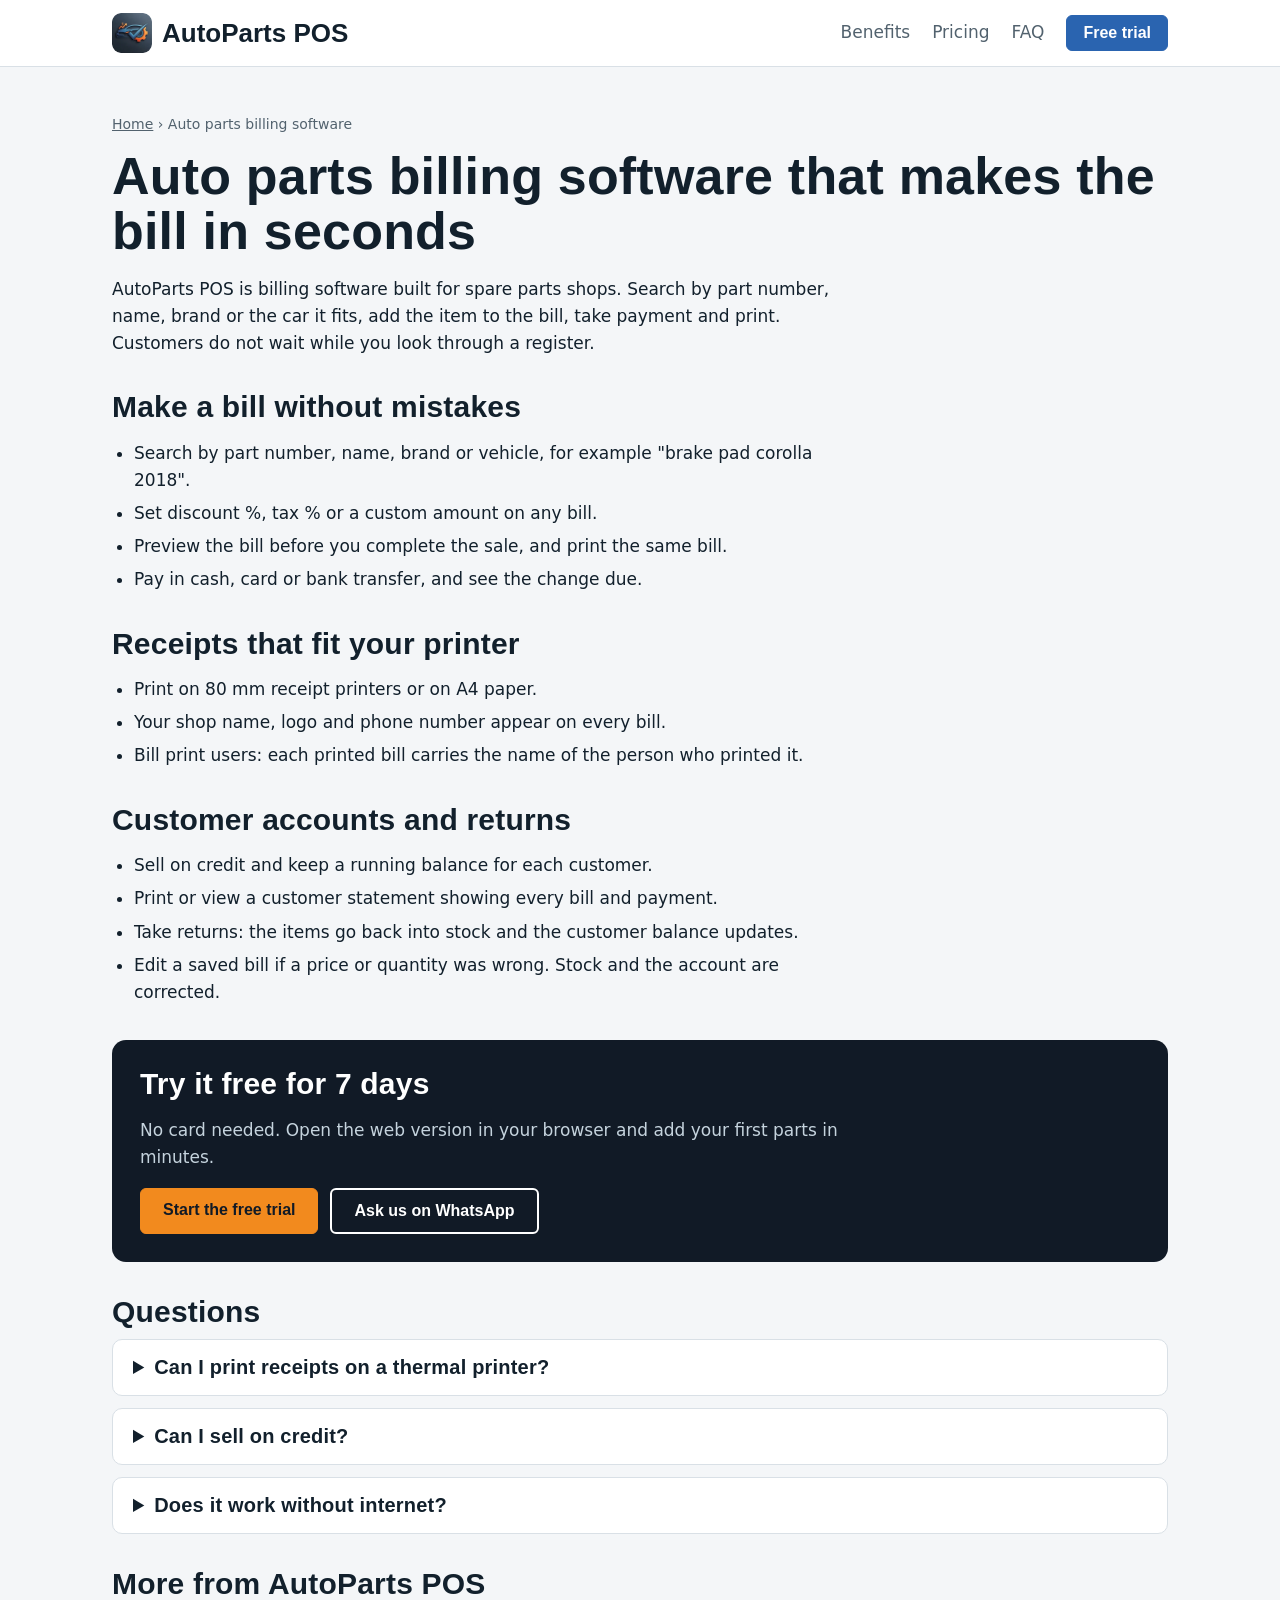
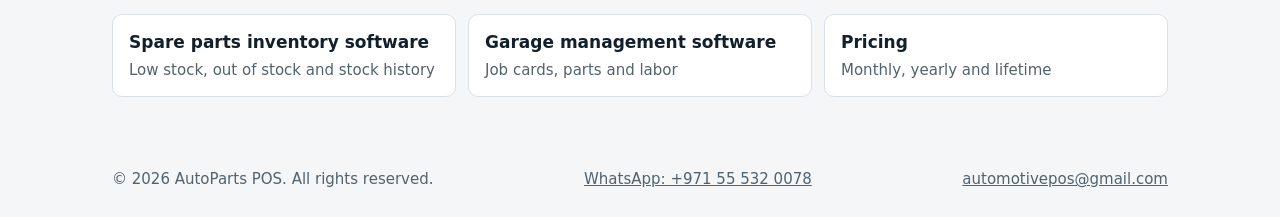
==== auto-parts-billing-software/index.html @ 61af99e7 "Add files via upload" ====
<!doctype html>
<html lang="en"><head><meta charset="utf-8"><meta name="viewport" content="width=device-width, initial-scale=1, viewport-fit=cover">
<title>Auto Parts Billing Software | Fast Bills and Receipts | AutoParts POS</title>
<meta name="description" content="Billing software for auto parts shops. Find parts by number or car model, print 80 mm receipts or A4 bills, handle credit customers and returns. Free 7-day trial.">
<meta name="robots" content="index, follow, max-image-preview:large">
<meta name="theme-color" content="#111a26">
<link rel="canonical" href="https://automotivepos.online/auto-parts-billing-software/">
<link rel="icon" href="/favicon.ico" sizes="any"><link rel="icon" type="image/png" href="/favicon.png"><link rel="apple-touch-icon" href="/apple-touch-icon.png">
<meta property="og:type" content="website"><meta property="og:site_name" content="AutoParts POS"><meta property="og:title" content="Auto Parts Billing Software | Fast Bills and Receipts | AutoParts POS"><meta property="og:description" content="Billing software for auto parts shops. Find parts by number or car model, print 80 mm receipts or A4 bills, handle credit customers and returns. Free 7-day trial."><meta property="og:url" content="https://automotivepos.online/auto-parts-billing-software/"><meta property="og:image" content="https://automotivepos.online/og-image.png"><meta property="og:image:width" content="1200"><meta property="og:image:height" content="630">
<meta name="twitter:card" content="summary_large_image">
<link rel="stylesheet" href="/style.css">
<script type="application/ld+json">[{"@context": "https://schema.org", "@type": "SoftwareApplication", "name": "AutoParts POS", "url": "https://automotivepos.online/auto-parts-billing-software/", "applicationCategory": "BusinessApplication", "operatingSystem": "Windows, Android, Web", "description": "Billing software for auto parts shops. Find parts by number or car model, print 80 mm receipts or A4 bills, handle credit customers and returns. Free 7-day trial.", "image": "https://automotivepos.online/og-image.png"}, {"@context": "https://schema.org", "@type": "FAQPage", "mainEntity": [{"@type": "Question", "name": "Can I print receipts on a thermal printer?", "acceptedAnswer": {"@type": "Answer", "text": "Yes. Choose 80 mm receipt printer or A4 in the shop settings. Bills are laid out so the amounts fit inside the paper."}}, {"@type": "Question", "name": "Can I sell on credit?", "acceptedAnswer": {"@type": "Answer", "text": "Yes. Add the customer, take a part payment if you like, and the rest stays on their account. You can print a statement at any time."}}, {"@type": "Question", "name": "Does it work without internet?", "acceptedAnswer": {"@type": "Answer", "text": "Yes. Billing works offline. The internet is only used to check your subscription and to sync data."}}]}, {"@context": "https://schema.org", "@type": "BreadcrumbList", "itemListElement": [{"@type": "ListItem", "position": 1, "name": "Home", "item": "https://automotivepos.online/"}, {"@type": "ListItem", "position": 2, "name": "Auto parts billing software", "item": "https://automotivepos.online/auto-parts-billing-software/"}]}]</script>
</head><body><header><div class="wrap"><a class="logo" href="/" aria-label="AutoParts POS home"><img src="/logo-sm.webp" alt="AutoParts POS logo" width="40" height="40"><span>AutoParts POS</span></a><nav><a href="/#benefits">Benefits</a><a href="/#pricing">Pricing</a><a href="/#faq">FAQ</a><a class="btn sm" href="https://automotivepos.github.io/autoparts-pos/trial/">Free trial</a></nav></div></header><main class="page"><div class="wrap"><div class="crumbs"><a href="/">Home</a> &rsaquo; Auto parts billing software</div><h1>Auto parts billing software that makes the bill in seconds</h1><p>AutoParts POS is billing software built for spare parts shops. Search by part number, name, brand or the car it fits, add the item to the bill, take payment and print. Customers do not wait while you look through a register.</p><h2>Make a bill without mistakes</h2><ul><li>Search by part number, name, brand or vehicle, for example &quot;brake pad corolla 2018&quot;.</li><li>Set discount %, tax % or a custom amount on any bill.</li><li>Preview the bill before you complete the sale, and print the same bill.</li><li>Pay in cash, card or bank transfer, and see the change due.</li></ul><h2>Receipts that fit your printer</h2><ul><li>Print on 80 mm receipt printers or on A4 paper.</li><li>Your shop name, logo and phone number appear on every bill.</li><li>Bill print users: each printed bill carries the name of the person who printed it.</li></ul><h2>Customer accounts and returns</h2><ul><li>Sell on credit and keep a running balance for each customer.</li><li>Print or view a customer statement showing every bill and payment.</li><li>Take returns: the items go back into stock and the customer balance updates.</li><li>Edit a saved bill if a price or quantity was wrong. Stock and the account are corrected.</li></ul><div class="cta"><h2>Try it free for 7 days</h2><p>No card needed. Open the web version in your browser and add your first parts in minutes.</p><div class="row"><a class="btn hot" href="https://automotivepos.github.io/autoparts-pos/trial/">Start the free trial</a><a class="btn alt" href="https://wa.me/971555320078?text=Hello%2C%20I%20need%20help%20with%20AutoParts%20POS" target="_blank" rel="noopener" style="background:transparent;border:2px solid #fff;color:#fff">Ask us on WhatsApp</a></div></div><h2>Questions</h2><div class="faq"><details><summary>Can I print receipts on a thermal printer?</summary><p>Yes. Choose 80 mm receipt printer or A4 in the shop settings. Bills are laid out so the amounts fit inside the paper.</p></details><details><summary>Can I sell on credit?</summary><p>Yes. Add the customer, take a part payment if you like, and the rest stays on their account. You can print a statement at any time.</p></details><details><summary>Does it work without internet?</summary><p>Yes. Billing works offline. The internet is only used to check your subscription and to sync data.</p></details></div><h2>More from AutoParts POS</h2><div class="more"><a href="/spare-parts-inventory-software/">Spare parts inventory software<span>Low stock, out of stock and stock history</span></a><a href="/garage-management-software/">Garage management software<span>Job cards, parts and labor</span></a><a href="/#pricing">Pricing<span>Monthly, yearly and lifetime</span></a></div></div></main><footer><div class="wrap"><span>&copy; 2026 AutoParts POS. All rights reserved.</span><a href="https://wa.me/971555320078?text=Hello%2C%20I%20need%20help%20with%20AutoParts%20POS" target="_blank" rel="noopener">WhatsApp: +971 55 532 0078</a> <a href="mailto:automotivepos@gmail.com">automotivepos@gmail.com</a></div></footer></body></html>
---- style.css ----
:root{--bg:#f4f6f8;--surface:#fff;--ink:#12202c;--muted:#52626e;--line:#d9e0e6;--navy:#111a26;--navy-ink:#eaf2f6;--accent:#2a64b0;--accent-ink:#fff;--hot:#f28a1e;--hot-ink:#111a26;--shadow:0 1px 2px rgba(14,42,59,.06),0 8px 24px rgba(14,42,59,.06);
box-sizing:border-box;padding-top:env(safe-area-inset-top,0px);padding-bottom:env(safe-area-inset-bottom,0px)}
@media (prefers-color-scheme:dark){:root:not([data-theme="light"]){--bg:#0d151b;--surface:#16222b;--ink:#e8eef2;--muted:#9bacb8;--line:#27363f;--navy:#0a121b;--accent:#6aa8ee;--accent-ink:#0d151b;--shadow:none}}
:root[data-theme="dark"]{--bg:#0d151b;--surface:#16222b;--ink:#e8eef2;--muted:#9bacb8;--line:#27363f;--navy:#0a121b;--accent:#6aa8ee;--accent-ink:#0d151b;--shadow:none}
html{scroll-padding-top:80px;scroll-behavior:smooth}
*{box-sizing:border-box}
body{margin:0;background:var(--bg);color:var(--ink);font:400 17px/1.6 Barlow,system-ui,sans-serif}
h1,h2,h3{font-family:"Barlow Condensed",Impact,sans-serif;line-height:1.05;margin:0;letter-spacing:.2px}
.wrap{max-width:1100px;margin:0 auto;padding:0 22px}
header{position:sticky;top:0;z-index:20;background:var(--surface);border-bottom:1px solid var(--line)}
header .wrap{display:flex;justify-content:space-between;align-items:center;height:66px}
.logo{font:700 26px "Barlow Condensed",sans-serif;display:flex;align-items:center;gap:10px}
.logo i{width:28px;height:28px;border-radius:6px;background:var(--accent);display:inline-block;position:relative}
.logo i:after{content:"";position:absolute;inset:8px;border:3px solid var(--accent-ink);border-radius:50%}
nav{display:flex;align-items:center;gap:22px}
nav a:not(.btn){color:var(--muted);text-decoration:none;font-weight:500}
nav a:not(.btn):hover{color:var(--ink)}
.btn{display:inline-block;padding:12px 22px;border-radius:6px;background:var(--accent);color:var(--accent-ink);font:600 16px Barlow,sans-serif;text-decoration:none;border:1px solid var(--accent);cursor:pointer}
.btn:hover{filter:brightness(1.08)}
.btn.alt{background:transparent;color:var(--ink);border-color:var(--line)}
.btn.hot{background:var(--hot);border-color:var(--hot);color:var(--hot-ink)}
.btn.sm{padding:8px 16px}
.btn:focus-visible,a:focus-visible,button:focus-visible{outline:3px solid var(--hot);outline-offset:2px}
.hero{background:var(--navy);color:var(--navy-ink);padding:72px 0 64px}
.hero .wrap{display:grid;grid-template-columns:1.1fr 1fr;gap:48px;align-items:center}
.badge{display:inline-block;background:var(--hot);color:var(--hot-ink);font-weight:600;font-size:15px;padding:4px 12px;border-radius:4px;margin-bottom:16px}
.hero h1{font-size:clamp(42px,6vw,72px)}
.hero p{color:#bccbd9;max-width:48ch;margin:18px 0 26px;font-size:18px}
.btns{display:flex;gap:12px;flex-wrap:wrap}
.hero .btn.alt{color:var(--navy-ink);border-color:#3b5668}
.fine{font-size:14px;color:#8fa5b4;margin-top:14px}
.screen{background:var(--surface);color:var(--ink);border-radius:10px;padding:0;font-size:15px;overflow:hidden;box-shadow:0 20px 50px rgba(0,0,0,.35)}
.screen .top{display:flex;gap:6px;padding:10px 14px;border-bottom:1px solid var(--line);background:var(--bg)}
.screen .top b{width:10px;height:10px;border-radius:50%;background:var(--line)}
.screen .body{padding:16px}
.screen .bar{border:1px solid var(--line);border-radius:6px;padding:8px 12px;margin-bottom:10px;color:var(--muted)}
.screen .row{display:grid;grid-template-columns:1fr auto auto;gap:12px;padding:9px 0;border-top:1px solid var(--line)}
.ok{color:#188a4c;font-weight:600}.low{color:#b4541a;font-weight:600}
.tot{display:flex;justify-content:space-between;border-top:2px solid var(--ink);margin-top:8px;padding-top:10px;font-weight:600}
.strip{background:var(--surface);border-bottom:1px solid var(--line)}
.strip .wrap{display:grid;grid-template-columns:repeat(auto-fit,minmax(200px,1fr));gap:16px;padding-top:18px;padding-bottom:18px;font-weight:500}
.strip span{display:flex;gap:10px;align-items:center}
.strip span:before{content:"";width:8px;height:8px;border-radius:50%;background:var(--accent);flex:none}
section{padding:64px 0}
h2{font-size:clamp(32px,4vw,46px);margin-bottom:10px}
.sub{color:var(--muted);max-width:60ch;margin:0 0 34px}
.grid{display:grid;gap:20px;grid-template-columns:repeat(auto-fit,minmax(290px,1fr))}
.card{background:var(--surface);border:1px solid var(--line);border-radius:10px;padding:24px;box-shadow:var(--shadow)}
.card h3{font-size:25px;margin-bottom:6px}
.card p{margin:0;color:var(--muted)}
.card ul{margin:10px 0 0;padding-left:20px;color:var(--muted)}
.card li{margin:5px 0}
.alt-bg{background:var(--surface);border-block:1px solid var(--line)}
.alt-bg .card{background:var(--bg);box-shadow:none}
.steps{counter-reset:s;display:grid;gap:20px;grid-template-columns:repeat(auto-fit,minmax(250px,1fr))}
.step{counter-increment:s;padding-left:54px;position:relative}
.step:before{content:counter(s);position:absolute;left:0;top:0;width:40px;height:40px;border-radius:50%;background:var(--accent);color:var(--accent-ink);display:grid;place-items:center;font:700 22px "Barlow Condensed",sans-serif}
.step h3{font-size:24px;margin-bottom:4px}.step p{margin:0;color:var(--muted)}
.dl{display:flex;gap:12px;flex-wrap:wrap;margin-top:18px}
.dl small{display:block;font-weight:400;font-size:13px;opacity:.85}
.plans{display:grid;gap:20px;grid-template-columns:repeat(auto-fit,minmax(260px,1fr));align-items:stretch}
.plan{background:var(--surface);border:1px solid var(--line);border-radius:10px;padding:28px;display:flex;flex-direction:column;box-shadow:var(--shadow)}
.plan.best{border:2px solid var(--hot)}
.tag{align-self:flex-start;background:var(--hot);color:var(--hot-ink);font-weight:600;font-size:14px;padding:2px 10px;border-radius:4px;margin-bottom:8px}
.plan h3{font-size:30px}
.price{font:700 46px "Barlow Condensed",sans-serif;margin:8px 0 0}
.price small{font:500 16px Barlow,sans-serif;color:var(--muted)}
.note{color:var(--muted);font-size:15px;margin:2px 0 10px}
.plan ul{flex:1;margin:0 0 22px;padding-left:20px}.plan li{margin:6px 0}
.plan .btn{text-align:center}
.trial{background:var(--navy);color:var(--navy-ink);text-align:center}
.trial p{color:#b8cad6;max-width:52ch;margin:0 auto 24px}
.trial .btns{justify-content:center}
.trial .btn.alt{color:var(--navy-ink);border-color:#3b5668}
footer{padding:26px 0;color:var(--muted);font-size:15px}
footer .wrap{display:flex;justify-content:space-between;flex-wrap:wrap;gap:10px}
#toast{position:fixed;left:50%;bottom:calc(84px + env(safe-area-inset-bottom,0px));transform:translateX(-50%);background:var(--ink);color:var(--bg);padding:12px 20px;border-radius:8px;opacity:0;pointer-events:none;transition:opacity .2s;max-width:90%;text-align:center}
#toast.on{opacity:1}
.pgrid{display:grid;gap:16px;grid-template-columns:repeat(auto-fit,minmax(150px,1fr))}
.pgrid .card{text-align:center;padding:22px 14px}
.pgrid h3{font-size:21px;margin:0}
.pgrid svg{width:76px;height:76px;color:var(--accent);fill:none;stroke:currentColor;stroke-width:3;stroke-linecap:round;stroke-linejoin:round;margin-bottom:10px}
.wa{position:fixed;right:18px;bottom:calc(18px + env(safe-area-inset-bottom,0px));z-index:30;background:#0f8a45;color:#fff;font-weight:600;padding:12px 20px;border-radius:999px;text-decoration:none;box-shadow:0 6px 18px rgba(0,0,0,.3)}
.btn.wab{background:#0f8a45;border-color:#0f8a45;color:#fff}
.num{font:700 40px "Barlow Condensed",sans-serif;margin:6px 0 14px}
footer a{color:var(--muted)}
.logo{color:var(--ink);text-decoration:none}.logo img{width:40px;height:40px;flex:none;border-radius:9px;display:block}
.faq details{background:var(--surface);border:1px solid var(--line);border-radius:10px;padding:16px 20px;margin-bottom:12px}
.faq summary{cursor:pointer;font:600 20px "Barlow Condensed",sans-serif;letter-spacing:.2px}
.faq p{margin:10px 0 0;color:var(--muted)}
@media (max-width:820px){.hero .wrap{grid-template-columns:1fr}nav a:not(.btn){display:none}}
@media (prefers-reduced-motion:reduce){html{scroll-behavior:auto}#toast{transition:none}}

.hero .btn.alt:hover{background:rgba(255,255,255,.08)}
.hero .logobig{width:92px;height:92px;border-radius:20px;margin-bottom:18px;display:block;box-shadow:0 10px 30px rgba(0,0,0,.4)}
.btn.web{background:var(--accent);border-color:var(--accent);color:var(--accent-ink)}
.hero .btn.web{background:#fff;border-color:#fff;color:#111a26}
.plan .btn.wab{background:#0f8a45;border-color:#0f8a45;color:#fff}
.plan.best .btn.wab{background:#0f8a45}
.checks{list-style:none;padding-left:0!important}.checks li{padding-left:26px;position:relative}.checks li:before{content:"";position:absolute;left:4px;top:.55em;width:9px;height:9px;border-radius:50%;background:var(--accent)}
.help{font-size:15px;color:var(--muted);margin-top:14px;max-width:62ch}
.hero .help{color:#8fa5b4}
@media (prefers-color-scheme:dark){:root:not([data-theme="light"]) .ok{color:#4cc38a}}
.usd{display:block;font-size:14px;font-weight:600;color:var(--mute,#64708a);margin-top:2px}

.page{padding:46px 0 30px}.page h1{font-size:clamp(34px,5vw,52px);margin-bottom:14px}.page h2{font-size:30px;margin:34px 0 12px}
.page p{max-width:70ch}.page ul{padding-left:22px;max-width:70ch}.page li{margin:6px 0}
.crumbs{font-size:14px;color:var(--muted);margin-bottom:14px}.crumbs a{color:var(--muted)}
.cta{background:var(--navy);color:var(--navy-ink);border-radius:14px;padding:28px;margin:34px 0}.cta h2{margin:0 0 8px;color:#fff}.cta p{color:#c5d3dd}
.cta .row{display:flex;gap:12px;flex-wrap:wrap;margin-top:14px}
.more{display:grid;grid-template-columns:repeat(auto-fit,minmax(220px,1fr));gap:12px;margin:14px 0}
.more a{background:var(--surface);border:1px solid var(--line);border-radius:10px;padding:14px 16px;text-decoration:none;color:var(--ink);font-weight:600}
.more a span{display:block;font-weight:400;color:var(--muted);font-size:15px;margin-top:2px}
footer .wrap{display:flex;gap:18px;flex-wrap:wrap}
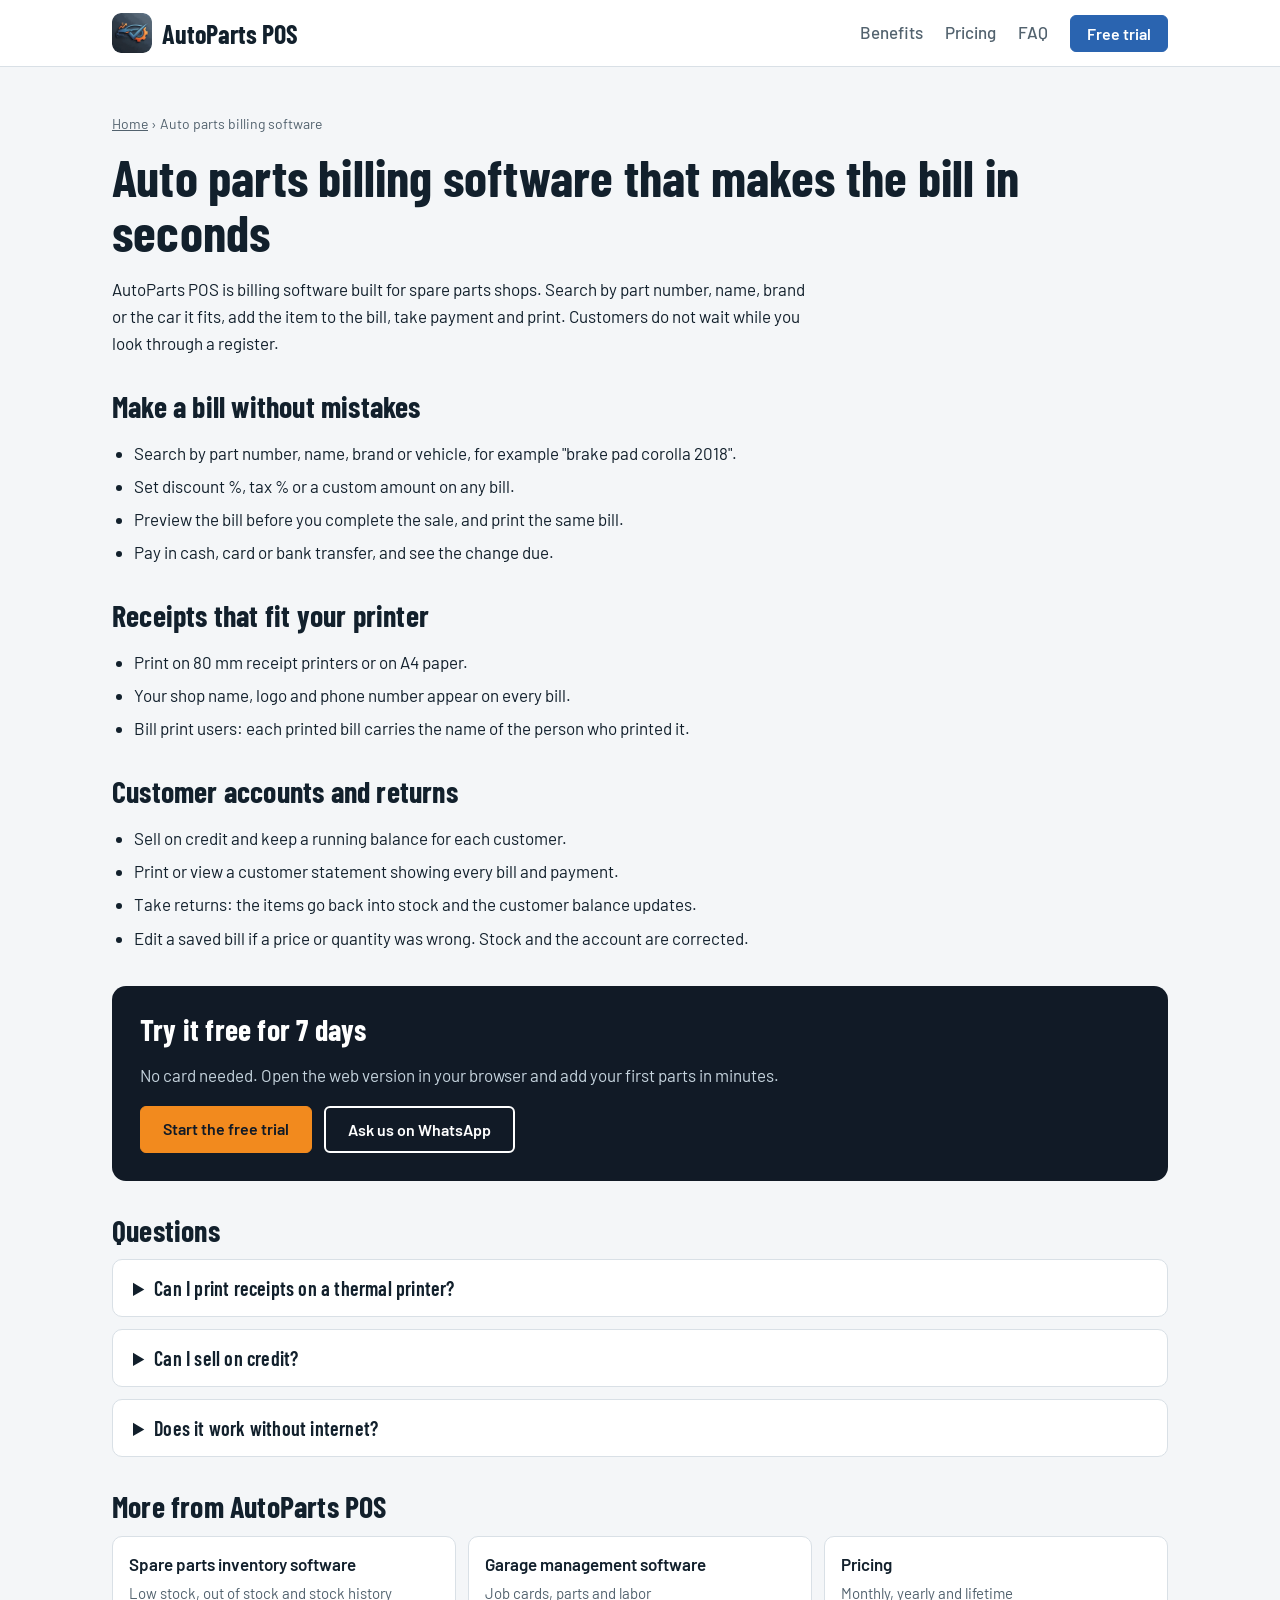
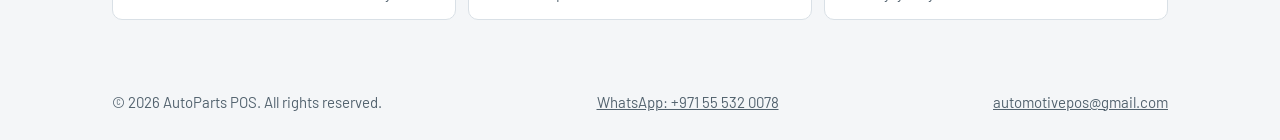
==== commit 189db5c7: "Add files via upload" ====
--- a/auto-parts-billing-software/index.html
+++ b/auto-parts-billing-software/index.html
@@ -8,6 +8,7 @@
 <link rel="icon" href="/favicon.ico" sizes="any"><link rel="icon" type="image/png" href="/favicon.png"><link rel="apple-touch-icon" href="/apple-touch-icon.png">
 <meta property="og:type" content="website"><meta property="og:site_name" content="AutoParts POS"><meta property="og:title" content="Auto Parts Billing Software | Fast Bills and Receipts | AutoParts POS"><meta property="og:description" content="Billing software for auto parts shops. Find parts by number or car model, print 80 mm receipts or A4 bills, handle credit customers and returns. Free 7-day trial."><meta property="og:url" content="https://automotivepos.online/auto-parts-billing-software/"><meta property="og:image" content="https://automotivepos.online/og-image.png"><meta property="og:image:width" content="1200"><meta property="og:image:height" content="630">
 <meta name="twitter:card" content="summary_large_image">
+<link rel="preconnect" href="https://fonts.googleapis.com"><link rel="preconnect" href="https://fonts.gstatic.com" crossorigin><link rel="stylesheet" href="https://fonts.googleapis.com/css2?family=Barlow:wght@400;500;600&family=Barlow+Condensed:wght@600;700&display=swap">
 <link rel="stylesheet" href="/style.css">
 <script type="application/ld+json">[{"@context": "https://schema.org", "@type": "SoftwareApplication", "name": "AutoParts POS", "url": "https://automotivepos.online/auto-parts-billing-software/", "applicationCategory": "BusinessApplication", "operatingSystem": "Windows, Android, Web", "description": "Billing software for auto parts shops. Find parts by number or car model, print 80 mm receipts or A4 bills, handle credit customers and returns. Free 7-day trial.", "image": "https://automotivepos.online/og-image.png"}, {"@context": "https://schema.org", "@type": "FAQPage", "mainEntity": [{"@type": "Question", "name": "Can I print receipts on a thermal printer?", "acceptedAnswer": {"@type": "Answer", "text": "Yes. Choose 80 mm receipt printer or A4 in the shop settings. Bills are laid out so the amounts fit inside the paper."}}, {"@type": "Question", "name": "Can I sell on credit?", "acceptedAnswer": {"@type": "Answer", "text": "Yes. Add the customer, take a part payment if you like, and the rest stays on their account. You can print a statement at any time."}}, {"@type": "Question", "name": "Does it work without internet?", "acceptedAnswer": {"@type": "Answer", "text": "Yes. Billing works offline. The internet is only used to check your subscription and to sync data."}}]}, {"@context": "https://schema.org", "@type": "BreadcrumbList", "itemListElement": [{"@type": "ListItem", "position": 1, "name": "Home", "item": "https://automotivepos.online/"}, {"@type": "ListItem", "position": 2, "name": "Auto parts billing software", "item": "https://automotivepos.online/auto-parts-billing-software/"}]}]</script>
 </head><body><header><div class="wrap"><a class="logo" href="/" aria-label="AutoParts POS home"><img src="/logo-sm.webp" alt="AutoParts POS logo" width="40" height="40"><span>AutoParts POS</span></a><nav><a href="/#benefits">Benefits</a><a href="/#pricing">Pricing</a><a href="/#faq">FAQ</a><a class="btn sm" href="https://automotivepos.github.io/autoparts-pos/trial/">Free trial</a></nav></div></header><main class="page"><div class="wrap"><div class="crumbs"><a href="/">Home</a> &rsaquo; Auto parts billing software</div><h1>Auto parts billing software that makes the bill in seconds</h1><p>AutoParts POS is billing software built for spare parts shops. Search by part number, name, brand or the car it fits, add the item to the bill, take payment and print. Customers do not wait while you look through a register.</p><h2>Make a bill without mistakes</h2><ul><li>Search by part number, name, brand or vehicle, for example &quot;brake pad corolla 2018&quot;.</li><li>Set discount %, tax % or a custom amount on any bill.</li><li>Preview the bill before you complete the sale, and print the same bill.</li><li>Pay in cash, card or bank transfer, and see the change due.</li></ul><h2>Receipts that fit your printer</h2><ul><li>Print on 80 mm receipt printers or on A4 paper.</li><li>Your shop name, logo and phone number appear on every bill.</li><li>Bill print users: each printed bill carries the name of the person who printed it.</li></ul><h2>Customer accounts and returns</h2><ul><li>Sell on credit and keep a running balance for each customer.</li><li>Print or view a customer statement showing every bill and payment.</li><li>Take returns: the items go back into stock and the customer balance updates.</li><li>Edit a saved bill if a price or quantity was wrong. Stock and the account are corrected.</li></ul><div class="cta"><h2>Try it free for 7 days</h2><p>No card needed. Open the web version in your browser and add your first parts in minutes.</p><div class="row"><a class="btn hot" href="https://automotivepos.github.io/autoparts-pos/trial/">Start the free trial</a><a class="btn alt" href="https://wa.me/971555320078?text=Hello%2C%20I%20need%20help%20with%20AutoParts%20POS" target="_blank" rel="noopener" style="background:transparent;border:2px solid #fff;color:#fff">Ask us on WhatsApp</a></div></div><h2>Questions</h2><div class="faq"><details><summary>Can I print receipts on a thermal printer?</summary><p>Yes. Choose 80 mm receipt printer or A4 in the shop settings. Bills are laid out so the amounts fit inside the paper.</p></details><details><summary>Can I sell on credit?</summary><p>Yes. Add the customer, take a part payment if you like, and the rest stays on their account. You can print a statement at any time.</p></details><details><summary>Does it work without internet?</summary><p>Yes. Billing works offline. The internet is only used to check your subscription and to sync data.</p></details></div><h2>More from AutoParts POS</h2><div class="more"><a href="/spare-parts-inventory-software/">Spare parts inventory software<span>Low stock, out of stock and stock history</span></a><a href="/garage-management-software/">Garage management software<span>Job cards, parts and labor</span></a><a href="/#pricing">Pricing<span>Monthly, yearly and lifetime</span></a></div></div></main><footer><div class="wrap"><span>&copy; 2026 AutoParts POS. All rights reserved.</span><a href="https://wa.me/971555320078?text=Hello%2C%20I%20need%20help%20with%20AutoParts%20POS" target="_blank" rel="noopener">WhatsApp: +971 55 532 0078</a> <a href="mailto:automotivepos@gmail.com">automotivepos@gmail.com</a></div></footer></body></html>
